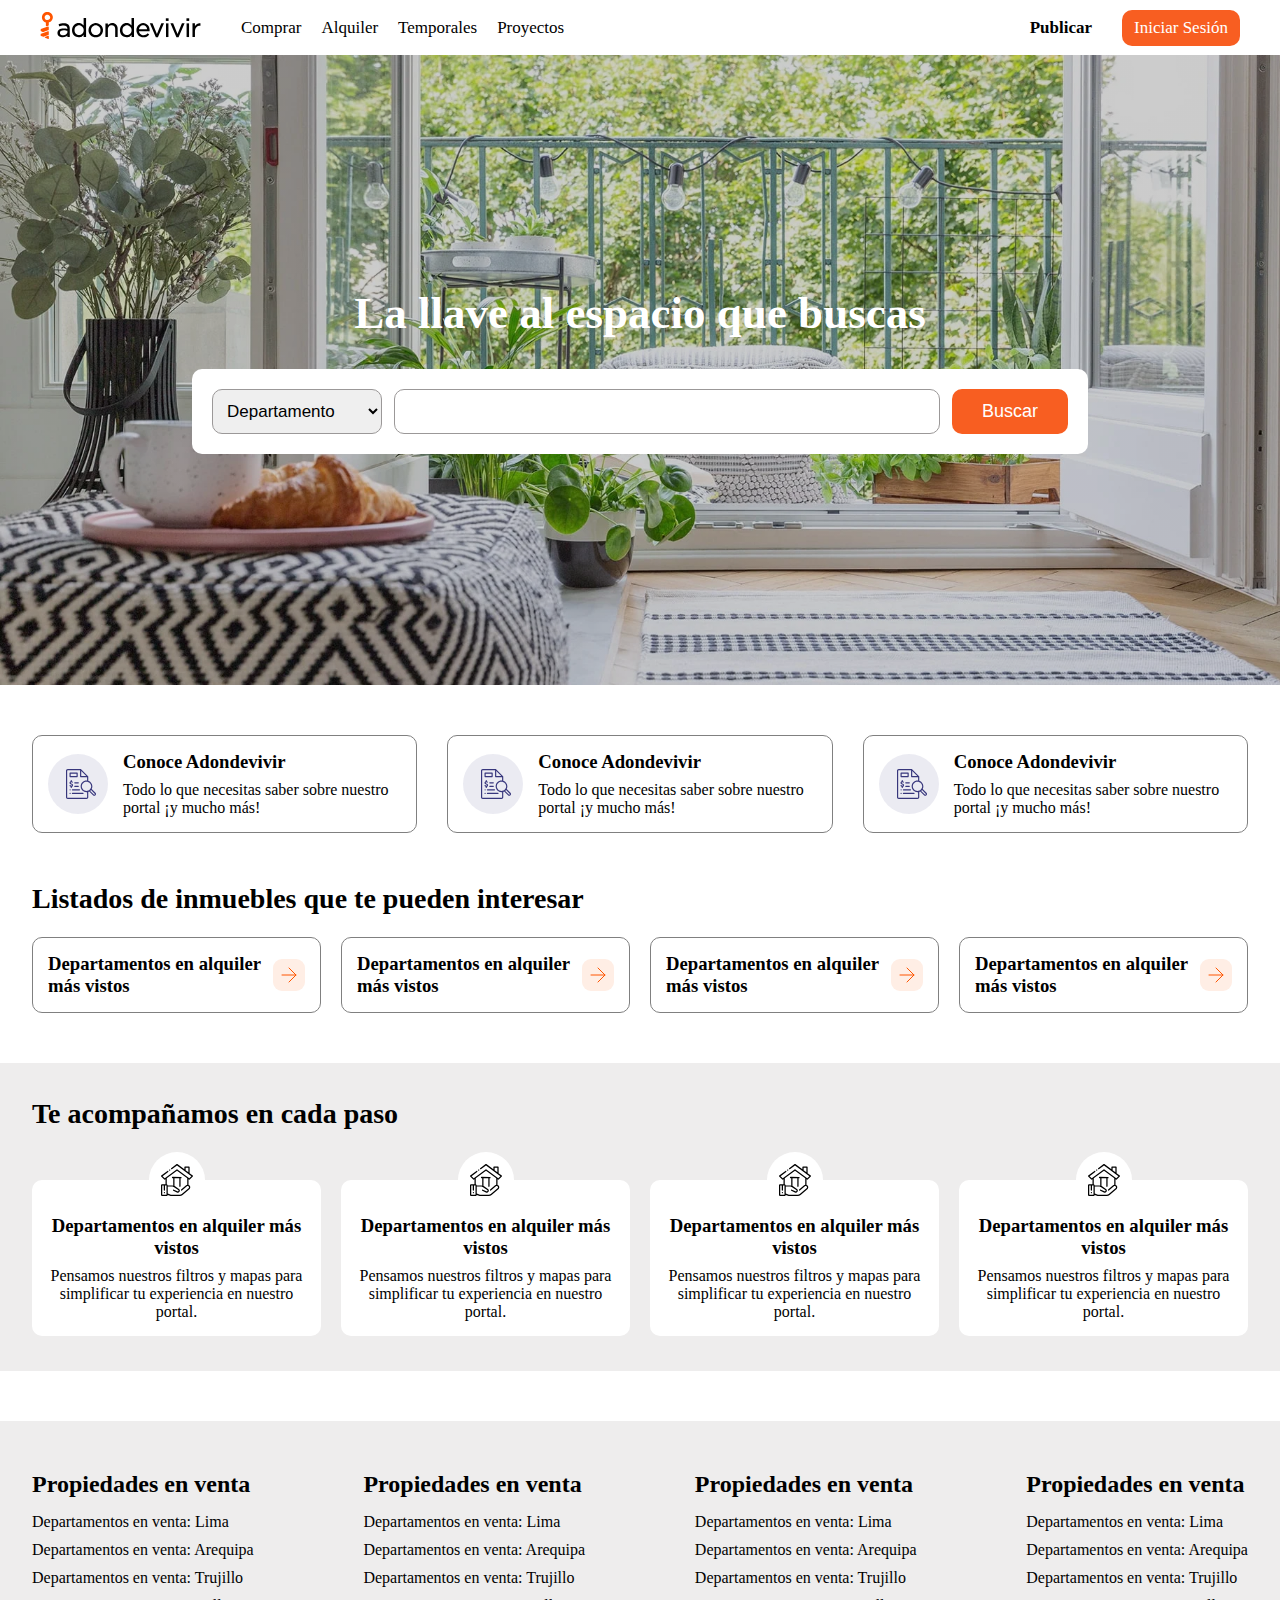
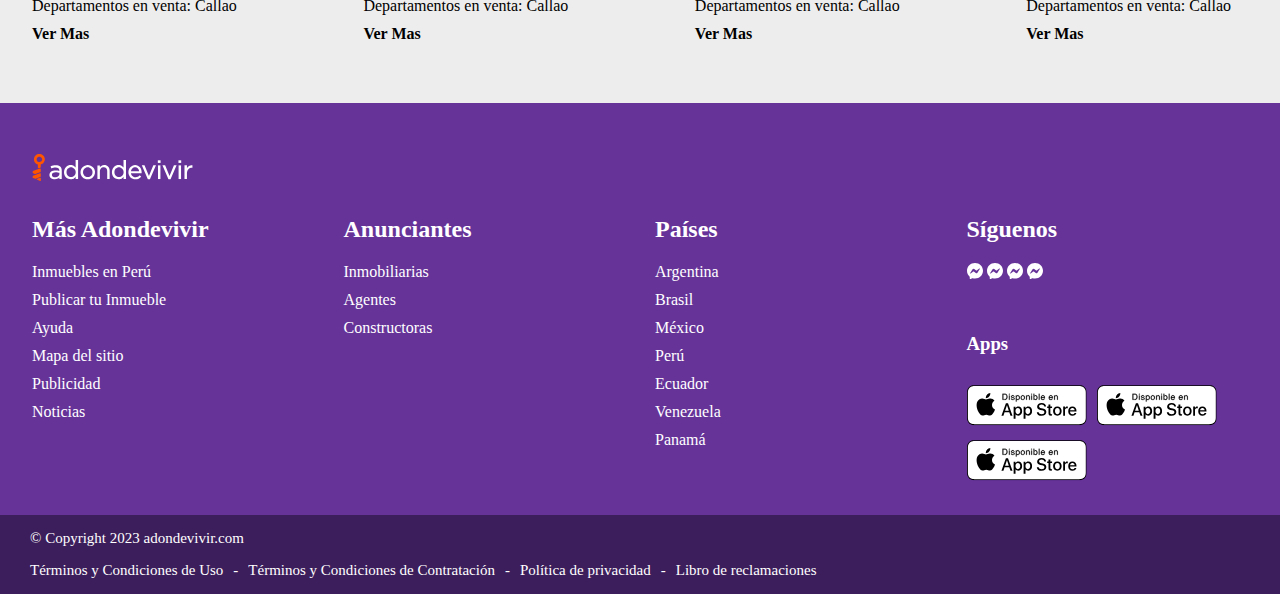
==== index.html @ 1110c7bf "first commit" ====
<!DOCTYPE html>
<html lang="es">
<head>
    <meta charset="UTF-8">
    <meta http-equiv="X-UA-Compatible" content="IE=edge">
    <meta name="viewport" content="width=device-width, initial-scale=1.0">
    <meta name="robots" content="index, follow" />
    <link rel = “alternate” href = “https://marketing70.com” hreflang = “es-pe” />
    <link rel = “alternate” href = “https://marketing70.com” hreflang = “es-mx” />
    <link rel = “alternate” href = “https://marketing70.com” hreflang = “es-es” />
    <link rel = “alternate” href = “https://marketing70.com” hreflang = “es-ar” />
    <link rel = “alternate” href = “https://marketing70.com” hreflang = “es-br” />
    <link rel = “alternate” href = “https://marketing70.com” hreflang = “es-cl” />
    <link rel = “alternate” href = “https://marketing70.com” hreflang = “es-co” />

    <title>Adonde Vivir</title>

    <meta name="description" content="" />
    <meta name="keywords" content="" />
    <link rel="canonical" href="https://panel7.es" />
    <meta name="author" content="https://marketing70.com" />
    <meta name="theme-color" content="#213242" />
    <link rel="stylesheet" href="./code/css/home.css" />
</head>
<body>
    <header>
        <div class="left">
            <a href="./index.html"><img src="./rg/logo/logo-adondevivir.svg" alt="logo"></a>
            <nav>
                <ul>
                    <li>
                        <a href="#options" class="item">Comprar</a>
                        <div class="options" id="options">
                            <div>
                                <h2>Estado</h2>
                                <ul>
                                    <li><a href="./Departamentos/index.html">Lima</a></li>
                                    <li><a href="./Departamentos/index.html">Arequipa</a></li>
                                    <li><a href="./Departamentos/index.html">La Libertad</a></li>
                                    <li><a href="./Departamentos/index.html">Callao</a></li>
                                    <li><a href="./Departamentos/index.html">Piura</a></li>
                                    <li><a href="./Departamentos/index.html">Ica</a></li>
                                    <li><a href="./Departamentos/index.html">Cusco</a></li>
                                    <li><a href="./Departamentos/index.html">Lambayeque</a></li>
                                </ul>
                            </div>
                            <div>
                                <h2>Estado</h2>
                                <ul>
                                    <li><a href="./Departamentos/index.html">Departamento</a></li>
                                    <li><a href="./Departamentos/index.html">Casa</a></li>
                                    <li><a href="./Departamentos/index.html">Terreno / Lote</a></li>
                                    <li><a href="./Departamentos/index.html">Local Comercial</a></li>
                                    <li><a href="./Departamentos/index.html">Oficina</a></li>                                
                                </ul>
                            </div>
                            <div>
                                <h2>Estado</h2>
                                <ul>
                                    <li><a href="./Departamentos/index.html">3 dormitorios</a></li>
                                    <li><a href="./Departamentos/index.html">2 dormitorios</a></li>
                                    <li><a href="./Departamentos/index.html">4 dormitorios</a></li>
                                    <li><a href="./Departamentos/index.html">5 o más dormitorios</a></li>
                                    <li><a href="./Departamentos/index.html">1 dormitorio</a></li>
                                </ul>
                            </div>
                            <div>
                                <h2>Estado</h2>
                                <ul>
                                    <li><a href="./Departamentos/index.html">1 o más baños</a></li>
                                    <li><a href="./Departamentos/index.html">2 o más baños</a></li>
                                    <li><a href="./Departamentos/index.html">1 o más estacionamientos</a></li>
                                    <li><a href="./Departamentos/index.html">Sin estacionamientos</a></li>
                                    <li><a href="./Departamentos/index.html">Hasta 5 años</a></li>
                                    <li><a href="./Departamentos/index.html">Entre 5 y 10 años</a></li>
                                    <li><a href="./Departamentos/index.html">Sala de entretenimiento</a></li>
                                    <li><a href="./Departamentos/index.html">Control de accesos</a></li>
                                    <li><a href="./Departamentos/index.html">Amueblado/a</a></li>
                                </ul>
                            </div>
                        </div>
                    </li>
                    <li>
                        <a href="#options" class="item">Alquiler</a>
                        <div class="options" id="options">
                            <div>
                                <h2>Estado</h2>
                                <ul>
                                    <li><a href="./Departamentos/index.html">Lima</a></li>
                                    <li><a href="./Departamentos/index.html">Arequipa</a></li>
                                    <li><a href="./Departamentos/index.html">La Libertad</a></li>
                                    <li><a href="./Departamentos/index.html">Callao</a></li>
                                    <li><a href="./Departamentos/index.html">Piura</a></li>
                                    <li><a href="./Departamentos/index.html">Ica</a></li>
                                    <li><a href="./Departamentos/index.html">Cusco</a></li>
                                    <li><a href="./Departamentos/index.html">Lambayeque</a></li>
                                </ul>
                            </div>
                            <div>
                                <h2>Estado</h2>
                                <ul>
                                    <li><a href="./Departamentos/index.html">Departamento</a></li>
                                    <li><a href="./Departamentos/index.html">Casa</a></li>
                                    <li><a href="./Departamentos/index.html">Terreno / Lote</a></li>
                                    <li><a href="./Departamentos/index.html">Local Comercial</a></li>
                                    <li><a href="./Departamentos/index.html">Oficina</a></li>                                
                                </ul>
                            </div>
                            <div>
                                <h2>Estado</h2>
                                <ul>
                                    <li><a href="./Departamentos/index.html">3 dormitorios</a></li>
                                    <li><a href="./Departamentos/index.html">2 dormitorios</a></li>
                                    <li><a href="./Departamentos/index.html">4 dormitorios</a></li>
                                    <li><a href="./Departamentos/index.html">5 o más dormitorios</a></li>
                                    <li><a href="./Departamentos/index.html">1 dormitorio</a></li>
                                </ul>
                            </div>
                            <div>
                                <h2>Estado</h2>
                                <ul>
                                    <li><a href="./Departamentos/index.html">1 o más baños</a></li>
                                    <li><a href="./Departamentos/index.html">2 o más baños</a></li>
                                    <li><a href="./Departamentos/index.html">1 o más estacionamientos</a></li>
                                    <li><a href="./Departamentos/index.html">Sin estacionamientos</a></li>
                                    <li><a href="./Departamentos/index.html">Hasta 5 años</a></li>
                                    <li><a href="./Departamentos/index.html">Entre 5 y 10 años</a></li>
                                    <li><a href="./Departamentos/index.html">Sala de entretenimiento</a></li>
                                    <li><a href="./Departamentos/index.html">Control de accesos</a></li>
                                    <li><a href="./Departamentos/index.html">Amueblado/a</a></li>
                                </ul>
                            </div>
                        </div>
                    </li>
                    <li>
                        <a href="#options" class="item">Temporales</a>
                        <div class="options" id="options">
                            <div>
                                <h2>Estado</h2>
                                <ul>
                                    <li><a href="./Departamentos/index.html">Lima</a></li>
                                    <li><a href="./Departamentos/index.html">Arequipa</a></li>
                                    <li><a href="./Departamentos/index.html">La Libertad</a></li>
                                    <li><a href="./Departamentos/index.html">Callao</a></li>
                                    <li><a href="./Departamentos/index.html">Piura</a></li>
                                    <li><a href="./Departamentos/index.html">Ica</a></li>
                                    <li><a href="./Departamentos/index.html">Cusco</a></li>
                                    <li><a href="./Departamentos/index.html">Lambayeque</a></li>
                                </ul>
                            </div>
                            <div>
                                <h2>Estado</h2>
                                <ul>
                                    <li><a href="./Departamentos/index.html">Departamento</a></li>
                                    <li><a href="./Departamentos/index.html">Casa</a></li>
                                    <li><a href="./Departamentos/index.html">Terreno / Lote</a></li>
                                    <li><a href="./Departamentos/index.html">Local Comercial</a></li>
                                    <li><a href="./Departamentos/index.html">Oficina</a></li>                                
                                </ul>
                            </div>
                            <div>
                                <h2>Estado</h2>
                                <ul>
                                    <li><a href="./Departamentos/index.html">3 dormitorios</a></li>
                                    <li><a href="./Departamentos/index.html">2 dormitorios</a></li>
                                    <li><a href="./Departamentos/index.html">4 dormitorios</a></li>
                                    <li><a href="./Departamentos/index.html">5 o más dormitorios</a></li>
                                    <li><a href="./Departamentos/index.html">1 dormitorio</a></li>
                                </ul>
                            </div>
                            <div>
                                <h2>Estado</h2>
                                <ul>
                                    <li><a href="./Departamentos/index.html">1 o más baños</a></li>
                                    <li><a href="./Departamentos/index.html">2 o más baños</a></li>
                                    <li><a href="./Departamentos/index.html">1 o más estacionamientos</a></li>
                                    <li><a href="./Departamentos/index.html">Sin estacionamientos</a></li>
                                    <li><a href="./Departamentos/index.html">Hasta 5 años</a></li>
                                    <li><a href="./Departamentos/index.html">Entre 5 y 10 años</a></li>
                                    <li><a href="./Departamentos/index.html">Sala de entretenimiento</a></li>
                                    <li><a href="./Departamentos/index.html">Control de accesos</a></li>
                                    <li><a href="./Departamentos/index.html">Amueblado/a</a></li>
                                </ul>
                            </div>
                        </div>
                    </li>
                    <li><a href="">Proyectos</a></li>
                </ul>
            </nav>
        </div>
        <div class="enlaces">
            <a href="./Publicar/index.html">Publicar</a>
            <a href="./Login/index.html">Iniciar Sesión</a>
        </div>
        <a href="#menu" class="toggle"><img src="./rg/svg/menu.svg" alt="toggle"></a>
        <a href="#" class="close" id="close"><img src="./rg/svg/x (2).svg" alt="close"></a>
    </header>
    
    <div class="menu" id="menu">
        <a href="">Iniciar Sesión</a>
        <ul>
            <li>
                <img src="" alt=" ">
                <a href="">Avisos contactados</a>
            </li>
            <li>
                <img src="" alt=" ">
                <a href="">Favoritos</a>
            </li>
            <li>
                <img src="" alt=" ">
                <a href="">Búsquedas y alertas</a>
            </li>
            <li>
                <img src="" alt=" ">
                <a href="">Historial</a>
            </li>
        </ul>
        <a href="">Mi Cuenta</a>
        <a href="">Ajustes de Notificaciones</a>
        <a href="">Publicar</a>
        <ul>
            <li><a href="">Comprar</a></li>
            <li><a href="">Alquilar</a></li>
            <li><a href="">Temporales</a></li>
            <li><a href="">Proyectos</a></li>
        </ul>
    </div>

    <main>
        <section class="bg">
            <h1>La llave al espacio que buscas</h1>
            <div>
                <form action="">
                    <select name="" id="">
                        <option value="">Departamento</option>
                        <option value="">Departamento</option>
                        <option value="">Departamento</option>
                    </select>
                    <input type="text">
                    <button>Buscar</button>

                </form>
            </div>
        </section>

        <div class="first">
            <a href="">
                <img src="./rg/svg/busqueda-emp.5c4e1a.svg" alt="icon">
                <div class="text">
                    <h3>Conoce Adondevivir</h3>
                    <p>Todo lo que necesitas saber sobre nuestro portal ¡y mucho más!</p>
                </div>
            </a>
            <a href="">
                <img src="./rg/svg/busqueda-emp.5c4e1a.svg" alt="icon">
                <div class="text">
                    <h3>Conoce Adondevivir</h3>
                    <p>Todo lo que necesitas saber sobre nuestro portal ¡y mucho más!</p>
                </div>
            </a>
            <a href="">
                <img src="./rg/svg/busqueda-emp.5c4e1a.svg" alt="icon">
                <div class="text">
                    <h3>Conoce Adondevivir</h3>
                    <p>Todo lo que necesitas saber sobre nuestro portal ¡y mucho más!</p>
                </div>
            </a>
        </div>

        <div class="second">
            <h2>Listados de inmuebles que te pueden interesar</h2>
            <div class="flex-box">
                <a href="" class="box">
                    <h3>Departamentos en alquiler más vistos</h3>
                    <img src="./rg/svg/rightOrange.de1f50.svg" alt="arrow">
                </a>
                <a href="" class="box">
                    <h3>Departamentos en alquiler más vistos</h3>
                    <img src="./rg/svg/rightOrange.de1f50.svg" alt="arrow">
                </a>
                <a href="" class="box">
                    <h3>Departamentos en alquiler más vistos</h3>
                    <img src="./rg/svg/rightOrange.de1f50.svg" alt="arrow">
                </a>
                <a href="" class="box">
                    <h3>Departamentos en alquiler más vistos</h3>
                    <img src="./rg/svg/rightOrange.de1f50.svg" alt="arrow">
                </a>
            </div>
        </div>

        <div class="third">
            <h2>Te acompañamos en cada paso</h2>
            <div class="flex-box">
                <a href="" class="box">
                    <img src="./rg/svg/panel-icono.200ad3.svg" alt="icon">
                    <h3>Departamentos en alquiler más vistos</h3>
                    <p>Pensamos nuestros filtros y mapas para simplificar tu experiencia en nuestro portal.</p>
                </a>
                <a href="" class="box">
                    <img src="./rg/svg/panel-icono.200ad3.svg" alt="icon">
                    <h3>Departamentos en alquiler más vistos</h3>
                    <p>Pensamos nuestros filtros y mapas para simplificar tu experiencia en nuestro portal.</p>
                </a>
                <a href="" class="box">
                    <img src="./rg/svg/panel-icono.200ad3.svg" alt="icon">
                    <h3>Departamentos en alquiler más vistos</h3>
                    <p>Pensamos nuestros filtros y mapas para simplificar tu experiencia en nuestro portal.</p>
                </a>
                <a href="" class="box">
                    <img src="./rg/svg/panel-icono.200ad3.svg" alt="icon">
                    <h3>Departamentos en alquiler más vistos</h3>
                    <p>Pensamos nuestros filtros y mapas para simplificar tu experiencia en nuestro portal.</p>
                </a>
            </div>
        </div>

        <div class="fourth">
            <div>
                <h2>Propiedades en venta</h2>
                <ul>
                    <li><a href="">Departamentos en venta: Lima</a></li>
                    <li><a href="">Departamentos en venta: Arequipa</a></li>
                    <li><a href="">Departamentos en venta: Trujillo</a></li>
                    <li><a href="">Departamentos en venta: Callao</a></li>
                    <li><h4><a href="">Ver Mas</a></h4></li>
                </ul>
            </div>
            <div>
                <h2>Propiedades en venta</h2>
                <ul>
                    <li><a href="">Departamentos en venta: Lima</a></li>
                    <li><a href="">Departamentos en venta: Arequipa</a></li>
                    <li><a href="">Departamentos en venta: Trujillo</a></li>
                    <li><a href="">Departamentos en venta: Callao</a></li>
                    <li><h4><a href="">Ver Mas</a></h4></li>
                </ul>
            </div>
            <div>
                <h2>Propiedades en venta</h2>
                <ul>
                    <li><a href="">Departamentos en venta: Lima</a></li>
                    <li><a href="">Departamentos en venta: Arequipa</a></li>
                    <li><a href="">Departamentos en venta: Trujillo</a></li>
                    <li><a href="">Departamentos en venta: Callao</a></li>
                    <li><h4><a href="">Ver Mas</a></h4></li>
                </ul>
            </div>
            <div>
                <h2>Propiedades en venta</h2>
                <ul>
                    <li><a href="">Departamentos en venta: Lima</a></li>
                    <li><a href="">Departamentos en venta: Arequipa</a></li>
                    <li><a href="">Departamentos en venta: Trujillo</a></li>
                    <li><a href="">Departamentos en venta: Callao</a></li>
                    <li><h4><a href="">Ver Mas</a></h4></li>
                </ul>
            </div>
        </div>
    </main>

    <footer>
        <a href="./index.html"><img src="./rg/logo/logo-adondevivir-w.svg" alt="logo"></a>
        <div class="flex-box">
            <div class="box">
                <h2>Más Adondevivir</h2>
                <ul>
                    <li><a href="">Inmuebles en Perú</a></li>
                    <li><a href="">Publicar tu Inmueble</a></li>
                    <li><a href="">Ayuda</a></li>
                    <li><a href="">Mapa del sitio</a></li>
                    <li><a href="">Publicidad</a></li>
                    <li><a href="">Noticias</a></li>
                </ul>
            </div>
            <div class="box">
                <h2>Anunciantes</h2>
                <ul>
                    <li><a href="">Inmobiliarias</a></li>
                    <li><a href="">Agentes</a></li>
                    <li><a href="">Constructoras</a></li>
                </ul>
            </div>
            <div class="box">
                <h2>Países</h2>
                <ul>
                    <li><a href="">Argentina</a></li>
                    <li><a href="">Brasil</a></li>
                    <li><a href="">México</a></li>
                    <li><a href="">Perú</a></li>
                    <li><a href="">Ecuador</a></li>
                    <li><a href="">Venezuela</a></li>
                    <li><a href="">Panamá</a></li>
                </ul>

            </div>
            <div class="box">
                <h2>Síguenos</h2>
                <div class="redes">
                    <a href=""><img src="./rg/svg/messenger.svg" alt="redes"></a>
                    <a href=""><img src="./rg/svg/messenger.svg" alt="redes"></a>
                    <a href=""><img src="./rg/svg/messenger.svg" alt="redes"></a>
                    <a href=""><img src="./rg/svg/messenger.svg" alt="redes"></a>
                </div>
                <h3>Apps</h3>
                <div class="apps">
                    <a href=""><img src="./rg/svg/App-Store-ES-white.svg" alt="app"></a>
                    <a href=""><img src="./rg/svg/App-Store-ES-white.svg" alt="app"></a>
                    <a href=""><img src="./rg/svg/App-Store-ES-white.svg" alt="app"></a>                    
                </div>
            </div>
        </div>
        <div class="foot">
            <span>© Copyright 2023 adondevivir.com</span>
            <div>
                <ul>
                    <li><a href="">Términos y Condiciones de Uso</a></li>-
                    <li><a href="">Términos y Condiciones de Contratación</a></li>-
                    <li><a href="">Política de privacidad</a></li>-
                    <li><a href="">Libro de reclamaciones</a></li>
                </ul>
            </div>
        </div>
    </footer>
</body>
<script src="./code/scripts/menu.js"></script>
</html>
---- code/css/home.css ----
/********** General ************/
* {
    margin: 0;
    padding: 0;
    box-sizing: border-box;
}

button {
    border: none;
    cursor: pointer;
}

a {
    color: white;
    text-decoration: none;
}

ul {
    list-style: none;
}

/************ Header **************/
header {
    display: flex;
    align-items: center;
    width: 100%;
    background-color: white;
    padding: 0 40px;
    height: 55px;
    justify-content: space-between;
    font-size: 17px;
    position: relative;
}

header a {
    color: black;
}

header nav ul, header > div {
    display: flex;
    align-items: center;
}

header .enlaces {
    gap: 30px; 
}

header .left {
    gap: 40px;
    height: 100%;
}

header nav > ul {
    gap: 20px;
    height: 100%;
}

header .enlaces a:last-child {
    background-color: rgb(248, 94, 33);
    color: white;
    padding: 8px 12px;
    border-radius: 10px;
}

header .enlaces a:first-child {
    font-weight: bold;
}

header .options {
    position: absolute;
    opacity: 0;
    top: 100%;
    background-color: rgb(243, 242, 242);
    padding: 30px;
    display: flex;
    left: 50%;
    transform: translateX(-50%);
    width: 95%;
    justify-content: space-between;
    transition: opacity .6s;
    visibility: hidden;
}

header .options > div, header .options ul {
    display: flex;
    flex-direction: column;
    align-items: start;
}

header .options h2 {
    font-size: 23px;
    margin-bottom: 20px;
}

header .options li {
    margin-bottom: 10px;
}

header .item:hover ~ .options {
    opacity: 1;
    visibility: visible;
}

header nav, header .item {
    height: 100%;
    align-items: center;
    display: flex;
}

header nav > ul > li {
    height: 100%;;
}

header nav ul li {
    height: 100%;
    display: flex;
    align-items: center;
}

header .options:hover {
    opacity: 1;
    visibility: visible;
}

header .toggle, header .close {
    width: 30px;
    display: none;
}

header .close img {
    width: 30px;
}

/************** Menu ******************/
.menu {
    gap: 20px;
    background-color: white;
    width: 100%;
    height: 100vh;
    padding: 30px;
    color: black;
    overflow-y: scroll;
    overflow-x: hidden;
    visibility: hidden;
    position: fixed;
    top: 55px;
    left: 0;
}

body {
    overflow-y: scroll;
}

.menu:target {
    visibility: visible;
}

.menu, .menu ul {
    display: flex;
    flex-direction: column;
}

.menu ul {
    gap: 20px;
}

.menu a {
    color: black;
}

.menu a:hover {
    color:rgb(248, 94, 33);
}

.menu ul:last-child {
    border-top: 1px solid gray;
    padding-top: 20px;
}

.menu ul:last-child li {
    border-bottom   : 1px solid gray;
    padding-bottom: 10px;
}

.menu > a:first-child {
    background-color: rgb(248, 94, 33);
    text-align: center;
    font-size: 18px;
    padding: 10px;
    border-radius: 10px;
    color: white;
}

.menu > a:nth-child(5) {
    border: 1px solid rgb(248, 94, 33);
    background-color: white;
    color:rgb(248, 94, 33);
    text-align: center;
    font-size: 18px;
    padding: 10px;
    border-radius: 10px;
}

/********** Bg ***********/
.bg {
    background: linear-gradient(rgba(0,0,0,.2) 100%, transparent), url("../../rg/img/dfp-alquiler.webp");
    background-size: cover;
    width: 100%;
    height: 70vh;
    display: flex;
    justify-content: center;
    align-items: center;
    flex-direction: column;
    gap: 30px;
}

.bg h1 {
    font-size: 45px;
    color: white;
}

.bg > div {
    width: 70%;
}

.bg form {
    background-color: white;
    padding: 20px;
    border-radius: 10px;
    width: 100%;
    display: flex;
    gap: 12px;
}

.bg input, .bg select {
    height: 45px;
    border-radius: 10px;
    padding: 0 10px;
    outline: none;
    font-size: 17px;
    border: 1px solid rgb(155, 152, 152);
}

.bg select {
    color: black;
    padding-right: 30px;
}

.bg input {
    flex: 2;
}

.bg button {
    padding: 10px 30px;
    font-size: 18px;
    background-color: rgb(248, 94, 33);
    color: white;
    border-radius: 10px;    
}

/********** First ************/
.first {
    width: 95%;
    margin: 50px auto;
    display: flex;
    justify-content: center;
    flex-wrap: wrap;
    gap: 30px;
}

.first  a {
    flex: 1;
    border: 1px solid gray;
    border-radius: 10px;
    color: black;
    padding: 15px;
    display: flex;
    align-items: center;
    gap: 15px;
}

.first h3 {
    margin-bottom: 8px;
}

/************ Second ***************/
.second {
    width: 95%;
    margin: 0 auto;
}

.second .flex-box {
    display: flex;
    gap: 20px;
}

.second h2 {
    margin-bottom: 22px;
    font-size: 28px;
}

.second .box {
    display: flex;
    color: black;
    border: 1px solid gray;
    border-radius: 10px;
    padding: 15px;
}

/************ Third ***************/
.third {
    width: 100%;
    margin: 50px 0;
    padding: 35px 2.5%;
    background-color: rgb(238, 237, 237);
}

.third .flex-box {
    display: flex;
    gap: 20px;
}

.third h2 {
    margin-bottom: 50px;
    font-size: 28px;
}

.third .box {
    color: black;
    border-radius: 10px;
    padding: 15px;
    background-color: white;
    text-align: center;
    position: relative;
    padding-top: 35px;
}

.third .box img {
    position: absolute;
    top: 0;
    left: 50%;
    transform: translate(-50%, -50%);
}

.third .box h3 {
    margin-bottom: 8px;
}

/*********** Fourth **************/
.fourth {
    width: 100%;
    background-color: rgb(238, 237, 237);
    padding: 50px 2.5%;
    display: flex;
    gap: 30px;
    justify-content: space-between;
    flex-wrap: wrap;
}

.fourth a {
    color: black;
}

.fourth h2 {
    margin-bottom: 15px;
}

.fourth li {
    margin-bottom: 10px;
}

/********** Footer ************/
footer {
    width: 100%;
    padding-top: 50px;
    background-color: rebeccapurple;
    color: white;
    display: flex;
    flex-direction: column;
}

footer .flex-box {
    display: flex;
    justify-content: space-between;
    gap: 30px;
    flex-wrap: wrap;
    margin: 0 auto;
    margin-top: 30px;
    width: 95%;
}

footer > a {
    margin-left: 2.5%;
}

footer .box {
    flex: 1;
}

footer .box h2 {
    margin-bottom: 20px;
}

footer .box li {
    margin-bottom: 10px;
}

footer .redes img {
    filter: invert(100%);
}

footer .box h3 {
    margin: 50px 0 30px;
}

footer .apps {
    display: flex;
    flex-wrap: wrap;
    gap: 10px;
}

footer .foot {
    width: 100%;
    background-color: rgba(0,0,0,.4);
    padding: 15px 30px;
    font-size: 15px;
    margin-top: 30px;
}

footer .foot span {
    margin-bottom: 15px;
    display: block;
}

footer .foot ul {
    display: flex;
    gap: 10px;
}

@media (max-width: 1000px) {
    /******* Header *********/
    header .toggle {
        display: block;
    }

    header nav, header .enlaces {
        display: none;
    }
}
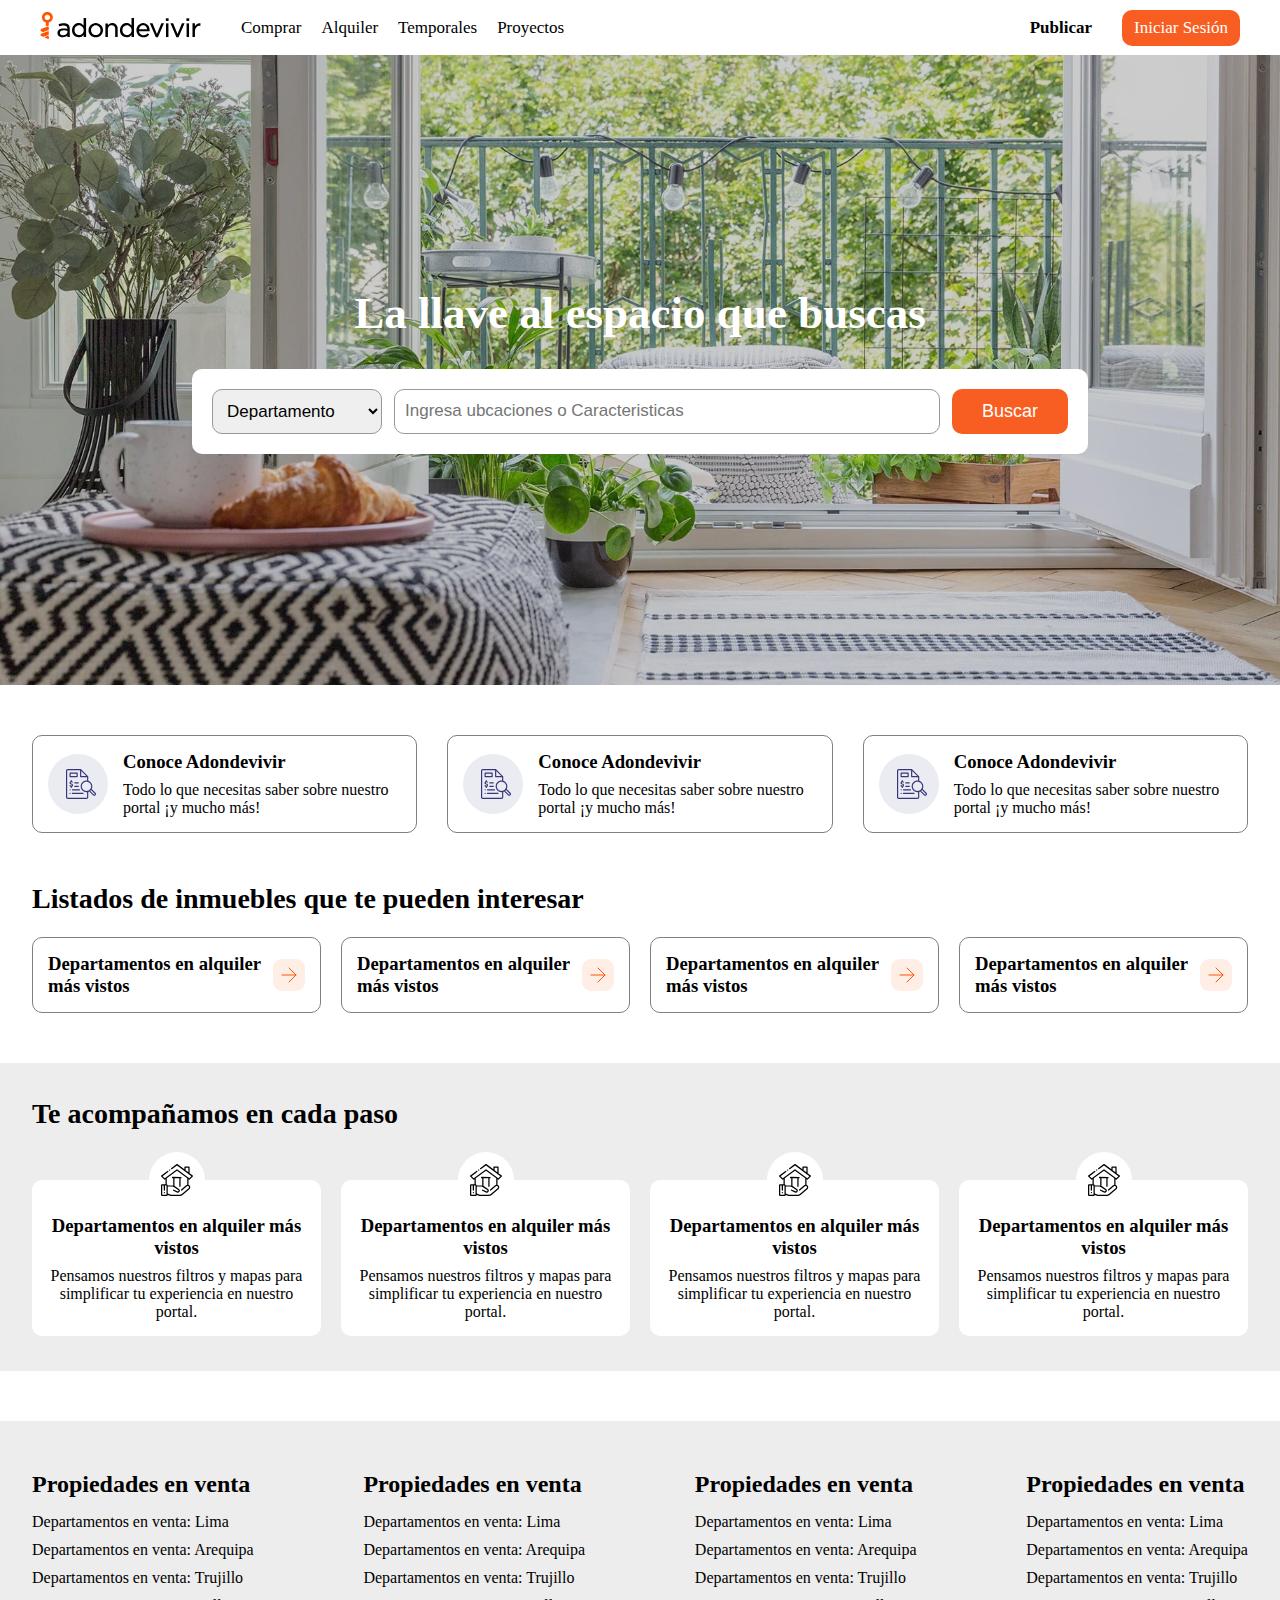
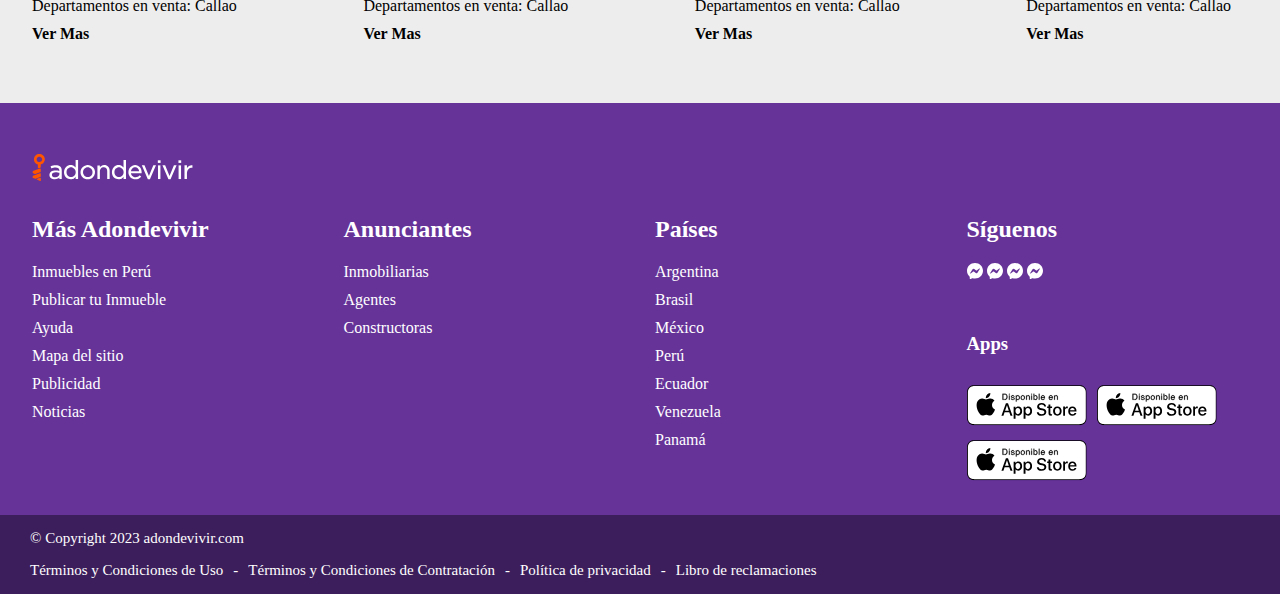
==== commit 5fba31d5: "agregando responsividad" ====
--- a/index.html
+++ b/index.html
@@ -29,7 +29,7 @@
             <nav>
                 <ul>
                     <li>
-                        <a href="#options" class="item">Comprar</a>
+                        <a href="#" class="item">Comprar</a>
                         <div class="options" id="options">
                             <div>
                                 <h2>Estado</h2>
@@ -45,7 +45,7 @@
                                 </ul>
                             </div>
                             <div>
-                                <h2>Estado</h2>
+                                <h2>Tipo de Propiedad</h2>
                                 <ul>
                                     <li><a href="./Departamentos/index.html">Departamento</a></li>
                                     <li><a href="./Departamentos/index.html">Casa</a></li>
@@ -55,7 +55,7 @@
                                 </ul>
                             </div>
                             <div>
-                                <h2>Estado</h2>
+                                <h2>Dormitorios</h2>
                                 <ul>
                                     <li><a href="./Departamentos/index.html">3 dormitorios</a></li>
                                     <li><a href="./Departamentos/index.html">2 dormitorios</a></li>
@@ -65,7 +65,7 @@
                                 </ul>
                             </div>
                             <div>
-                                <h2>Estado</h2>
+                                <h2>Caracteristicas</h2>
                                 <ul>
                                     <li><a href="./Departamentos/index.html">1 o más baños</a></li>
                                     <li><a href="./Departamentos/index.html">2 o más baños</a></li>
@@ -81,7 +81,7 @@
                         </div>
                     </li>
                     <li>
-                        <a href="#options" class="item">Alquiler</a>
+                        <a href="#" class="item">Alquiler</a>
                         <div class="options" id="options">
                             <div>
                                 <h2>Estado</h2>
@@ -97,7 +97,7 @@
                                 </ul>
                             </div>
                             <div>
-                                <h2>Estado</h2>
+                                <h2>Tipo de Propiedad</h2>
                                 <ul>
                                     <li><a href="./Departamentos/index.html">Departamento</a></li>
                                     <li><a href="./Departamentos/index.html">Casa</a></li>
@@ -107,7 +107,7 @@
                                 </ul>
                             </div>
                             <div>
-                                <h2>Estado</h2>
+                                <h2>Dormitorios</h2>
                                 <ul>
                                     <li><a href="./Departamentos/index.html">3 dormitorios</a></li>
                                     <li><a href="./Departamentos/index.html">2 dormitorios</a></li>
@@ -117,7 +117,7 @@
                                 </ul>
                             </div>
                             <div>
-                                <h2>Estado</h2>
+                                <h2>Caracteristicas</h2>
                                 <ul>
                                     <li><a href="./Departamentos/index.html">1 o más baños</a></li>
                                     <li><a href="./Departamentos/index.html">2 o más baños</a></li>
@@ -133,7 +133,7 @@
                         </div>
                     </li>
                     <li>
-                        <a href="#options" class="item">Temporales</a>
+                        <a href="#" class="item">Temporales</a>
                         <div class="options" id="options">
                             <div>
                                 <h2>Estado</h2>
@@ -149,7 +149,7 @@
                                 </ul>
                             </div>
                             <div>
-                                <h2>Estado</h2>
+                                <h2>Tipo de Propiedad</h2>
                                 <ul>
                                     <li><a href="./Departamentos/index.html">Departamento</a></li>
                                     <li><a href="./Departamentos/index.html">Casa</a></li>
@@ -159,7 +159,7 @@
                                 </ul>
                             </div>
                             <div>
-                                <h2>Estado</h2>
+                                <h2>Dormitorios</h2>
                                 <ul>
                                     <li><a href="./Departamentos/index.html">3 dormitorios</a></li>
                                     <li><a href="./Departamentos/index.html">2 dormitorios</a></li>
@@ -169,7 +169,7 @@
                                 </ul>
                             </div>
                             <div>
-                                <h2>Estado</h2>
+                                <h2>Caracteristicas</h2>
                                 <ul>
                                     <li><a href="./Departamentos/index.html">1 o más baños</a></li>
                                     <li><a href="./Departamentos/index.html">2 o más baños</a></li>
@@ -184,7 +184,7 @@
                             </div>
                         </div>
                     </li>
-                    <li><a href="">Proyectos</a></li>
+                    <li><a href="./Proyectos/index.html">Proyectos</a></li>
                 </ul>
             </nav>
         </div>
@@ -197,7 +197,7 @@
     </header>
     
     <div class="menu" id="menu">
-        <a href="">Iniciar Sesión</a>
+        <a href="./Login/index.html">Iniciar Sesión</a>
         <ul>
             <li>
                 <img src="" alt=" ">
@@ -218,12 +218,12 @@
         </ul>
         <a href="">Mi Cuenta</a>
         <a href="">Ajustes de Notificaciones</a>
-        <a href="">Publicar</a>
+        <a href="./Publicar/index.html">Publicar</a>
         <ul>
-            <li><a href="">Comprar</a></li>
-            <li><a href="">Alquilar</a></li>
-            <li><a href="">Temporales</a></li>
-            <li><a href="">Proyectos</a></li>
+            <li><a href="./Departamentos/index.html">Comprar</a></li>
+            <li><a href="./Departamentos/index.html">Alquilar</a></li>
+            <li><a href="./Departamentos/index.html">Temporales</a></li>
+            <li><a href="./Proyectos/index.html">Proyectos</a></li>
         </ul>
     </div>
 
@@ -237,7 +237,7 @@
                         <option value="">Departamento</option>
                         <option value="">Departamento</option>
                     </select>
-                    <input type="text">
+                    <input type="text" placeholder="Ingresa ubcaciones o Caracteristicas">
                     <button>Buscar</button>
 
                 </form>
@@ -270,7 +270,7 @@
 
         <div class="second">
             <h2>Listados de inmuebles que te pueden interesar</h2>
-            <div class="flex-box">
+            <div class="flex-grid">
                 <a href="" class="box">
                     <h3>Departamentos en alquiler más vistos</h3>
                     <img src="./rg/svg/rightOrange.de1f50.svg" alt="arrow">
@@ -292,7 +292,7 @@
 
         <div class="third">
             <h2>Te acompañamos en cada paso</h2>
-            <div class="flex-box">
+            <div class="flex-grid">
                 <a href="" class="box">
                     <img src="./rg/svg/panel-icono.200ad3.svg" alt="icon">
                     <h3>Departamentos en alquiler más vistos</h3>
--- a/code/css/home.css
+++ b/code/css/home.css
@@ -79,12 +79,20 @@
     justify-content: space-between;
     transition: opacity .6s;
     visibility: hidden;
+    border-radius: 0 0 15px 15px;
 }
 
 header .options > div, header .options ul {
     display: flex;
     flex-direction: column;
     align-items: start;
+}
+
+header .options ul a {
+    transition: color .3s;
+}
+header .options ul a:hover {
+    color:rgb(248, 94, 33);
 }
 
 header .options h2 {
@@ -248,6 +256,7 @@
 
 .bg input {
     flex: 2;
+    text-overflow: ellipsis;
 }
 
 .bg button {
@@ -289,8 +298,9 @@
     margin: 0 auto;
 }
 
-.second .flex-box {
-    display: flex;
+.second .flex-grid {
+    display: grid;
+    grid-template-columns: repeat(4, 1fr);
     gap: 20px;
 }
 
@@ -315,8 +325,9 @@
     background-color: rgb(238, 237, 237);
 }
 
-.third .flex-box {
-    display: flex;
+.third .flex-grid {
+    display: grid;
+    grid-template-columns: repeat(4, 1fr);
     gap: 20px;
 }
 
@@ -435,6 +446,7 @@
 footer .foot ul {
     display: flex;
     gap: 10px;
+    flex-wrap: wrap;
 }
 
 @media (max-width: 1000px) {
@@ -446,4 +458,94 @@
     header nav, header .enlaces {
         display: none;
     }
+
+    /********* First ***********/
+    .first {
+        flex-direction: column;
+    }
+
+    /********** Second ***********/
+    .second .flex-grid {
+        grid-template-columns: 1fr 1fr;
+    }
+
+    /******* Third ********/
+    .third .flex-grid {
+        grid-template-columns: 1fr 1fr;
+        row-gap: 60px;
+    }
+
+    /*********** Footer ***************/
+    footer .flex-box {
+        flex-wrap: wrap;
+        justify-content: start;
+    }
+
+    footer .box {
+        flex: none;
+        width: 250px;
+    }
+
+    footer .foot, footer .foot ul {
+        text-align: center;
+        justify-content: center;
+    }
+}
+
+@media (max-width: 870px) {
+    /********** Bg ************/
+    .bg > div {
+        width: 90%;
+    }
+}
+
+@media (max-width: 650px) {
+    /********** Bg ************/
+    .bg form {
+        flex-direction: column;
+    }
+
+    .bg input {
+        flex: none;
+    }
+
+    .bg h1 {
+        padding: 0 10px;
+        text-align: center;
+    }
+
+    .bg > div {
+        width: 95%;
+    }
+
+    /******** Second **********/
+    .second .flex-grid {
+        grid-template-columns: 1fr;
+    }
+
+    .second .box {
+        justify-content: space-between;
+    }
+}
+
+@media (max-width: 480px) {
+    /********** Third **********/
+    .third {
+        text-align: center;
+    }
+    
+    .third .flex-grid {
+        grid-template-columns: 1fr;
+    }
+
+    .third .box {
+        padding-top: 40px;
+        padding-bottom: 30px;
+    }
+
+    /********** Fourth ***********/
+    .fourth > div {
+        width: 100%;
+        text-align: center;
+    }
 }